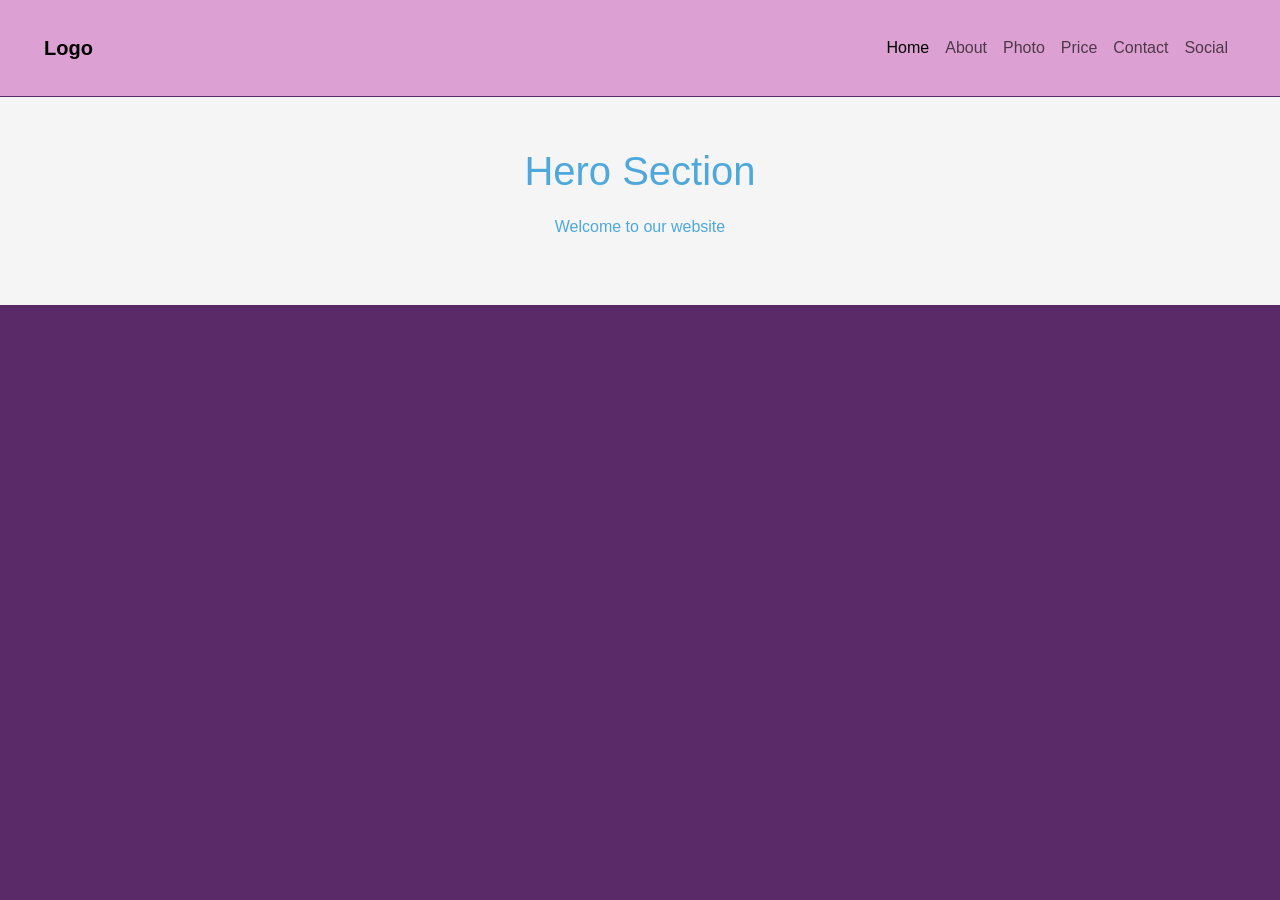
==== index.html @ 50b07d74 "update" ====
<!DOCTYPE html>
<html lang="en">

<head>
	<meta charset="UTF-8">
	<meta name="viewport" content="width=device-width, initial-scale=1.0">
	<title>Horizontal Scrolling Website</title>
	<link href="https://cdn.jsdelivr.net/npm/bootstrap@5.0.2/dist/css/bootstrap.min.css" rel="stylesheet"
		integrity="sha384-EVSTQN3/azprG1Anm3QDgpJLIm9Nao0Yz1ztcQTwFspd3yD65VohhpuuCOmLASjC" crossorigin="anonymous">
	<link rel="stylesheet" href="style.css">
</head>

<body>
	<div class="scroll-container">
		<div class="page" id="home">
			<header>
				<div class="top-bar">
					<div class="container-fluid">
						<nav class="navbar navbar-expand-lg navbar-light">
								<div class="container-fluid">
										<a class="navbar-brand logo" href="#">Logo</a>
										<button class="navbar-toggler" type="button" data-bs-toggle="collapse"
												data-bs-target="#navbarSupportedContent" aria-controls="navbarSupportedContent" aria-expanded="false"
												aria-label="Toggle navigation">
												<span class="navbar-toggler-icon"></span>
										</button>
										<div class="collapse navbar-collapse" id="navbarSupportedContent">
												<ul class="navbar-nav ms-auto mb-2 mb-lg-0">
														<li class="nav-item">
																<a class="nav-link active" aria-current="page" href="#home">Home</a>
														</li>
														<li class="nav-item">
																<a class="nav-link" href="#about">About</a>
														</li>
														<li class="nav-item">
																<a class="nav-link" href="#photo">Photo</a>
														</li>
														<li class="nav-item">
																<a class="nav-link" href="#price">Price</a>
														</li>
														<li class="nav-item">
																<a class="nav-link" href="#contact">Contact</a>
														</li>
														<li class="nav-item">
																<a class="nav-link" href="#social">Social</a>
														</li>
												</ul>
										</div>
								</div>
						</nav>
				</div>
				
				</div>
			</header>
			<section class="hero">
				<h1>Hero Section</h1>
				<p>Welcome to our website</p>
			</section>
		</div>

		<div class="page" id="about">
			<header>
				<div class="top-bar">
					<div class="container-fluid">
						<nav class="navbar navbar-expand-lg navbar-light ">
							<div class="container-fluid">
								<a class="navbar-brand logo" href="#">Logo</a>
								<button class="navbar-toggler" type="button" data-bs-toggle="collapse"
									data-bs-target="#navbarSupportedContent" aria-controls="navbarSupportedContent" aria-expanded="false"
									aria-label="Toggle navigation">
									<span class="navbar-toggler-icon"></span>
								</button>
								<div class="collapse navbar-collapse" id="navbarSupportedContent">
									<ul class="navbar-nav ms-auto mb-2 mb-lg-0">
										<li class="nav-item">
											<a class="nav-link active " aria-current="page" href="#home">Home</a>
										</li>
										<li class="nav-item">
											<a class="nav-link " href="#about">About</a>
										</li>
										<li class="nav-item">
											<a class="nav-link " href="#photo">Photo</a>
										</li>
										<li class="nav-item">
											<a class="nav-link " href="#price">Price</a>
										</li>
										<li class="nav-item">
											<a class="nav-link " href="#contact">Contact</a>
										</li>
										<li class="nav-item">
											<a class="nav-link " href="#social">Social</a>
										</li>
									</ul>
								</div>
							</div>
						</nav>
					</div>
				</div>
			</header>
			<section class="about">
				<h2>UI/UX Design</h2>
				<p>UI/UX design is all about creating an intuitive and visually appealing user experience.</p>
			</section>
		</div>

		<div class="page" id="photo">
			<header>
				<div class="top-bar">
					<div class="container-fluid">
						<nav class="navbar navbar-expand-lg navbar-light ">
							<div class="container-fluid">
								<a class="navbar-brand logo" href="#">Logo</a>
								<button class="navbar-toggler" type="button" data-bs-toggle="collapse"
									data-bs-target="#navbarSupportedContent" aria-controls="navbarSupportedContent" aria-expanded="false"
									aria-label="Toggle navigation">
									<span class="navbar-toggler-icon"></span>
								</button>
								<div class="collapse navbar-collapse" id="navbarSupportedContent">
									<ul class="navbar-nav ms-auto mb-2 mb-lg-0">
										<li class="nav-item">
											<a class="nav-link active " aria-current="page" href="#home">Home</a>
										</li>
										<li class="nav-item">
											<a class="nav-link " href="#about">About</a>
										</li>
										<li class="nav-item">
											<a class="nav-link " href="#photo">Photo</a>
										</li>
										<li class="nav-item">
											<a class="nav-link " href="#price">Price</a>
										</li>
										<li class="nav-item">
											<a class="nav-link " href="#contact">Contact</a>
										</li>
										<li class="nav-item">
											<a class="nav-link " href="#social">Social</a>
										</li>
									</ul>
								</div>
							</div>
						</nav>
					</div>
				</div>
			</header>
			<section class="photos">
				<h2>UI Designs</h2>
				<img src="https://via.placeholder.com/600x400" alt="UI Design 1">
				<img src="https://via.placeholder.com/600x400" alt="UI Design 2">
				<img src="https://via.placeholder.com/600x400" alt="UI Design 3">
			</section>
		</div>

		<div class="page" id="price">
			<header>
				<div class="top-bar">
					<div class="container-fluid">
						<nav class="navbar navbar-expand-lg navbar-light ">
							<div class="container-fluid">
								<a class="navbar-brand logo" href="#">Logo</a>
								<button class="navbar-toggler" type="button" data-bs-toggle="collapse"
									data-bs-target="#navbarSupportedContent" aria-controls="navbarSupportedContent" aria-expanded="false"
									aria-label="Toggle navigation">
									<span class="navbar-toggler-icon"></span>
								</button>
								<div class="collapse navbar-collapse" id="navbarSupportedContent">
									<ul class="navbar-nav ms-auto mb-2 mb-lg-0">
										<li class="nav-item">
											<a class="nav-link active " aria-current="page" href="#home">Home</a>
										</li>
										<li class="nav-item">
											<a class="nav-link " href="#about">About</a>
										</li>
										<li class="nav-item">
											<a class="nav-link " href="#photo">Photo</a>
										</li>
										<li class="nav-item">
											<a class="nav-link " href="#price">Price</a>
										</li>
										<li class="nav-item">
											<a class="nav-link " href="#contact">Contact</a>
										</li>
										<li class="nav-item">
											<a class="nav-link " href="#social">Social</a>
										</li>
									</ul>
								</div>
							</div>
						</nav>
					</div>
				</div>
			</header>
			<section class="pricing">
				<h2>Pricing</h2>
				<p>Basic Plan: $100/month</p>
				<p>Advanced Plan: $200/month</p>
			</section>
		</div>

		<div class="page" id="contact">
			<header>
				<div class="top-bar">
					<div class="container-fluid">
						<nav class="navbar navbar-expand-lg navbar-light ">
							<div class="container-fluid">
								<a class="navbar-brand logo" href="#">Logo</a>
								<button class="navbar-toggler" type="button" data-bs-toggle="collapse"
									data-bs-target="#navbarSupportedContent" aria-controls="navbarSupportedContent" aria-expanded="false"
									aria-label="Toggle navigation">
									<span class="navbar-toggler-icon"></span>
								</button>
								<div class="collapse navbar-collapse" id="navbarSupportedContent">
									<ul class="navbar-nav ms-auto mb-2 mb-lg-0">
										<li class="nav-item">
											<a class="nav-link active " aria-current="page" href="#home">Home</a>
										</li>
										<li class="nav-item">
											<a class="nav-link " href="#about">About</a>
										</li>
										<li class="nav-item">
											<a class="nav-link " href="#photo">Photo</a>
										</li>
										<li class="nav-item">
											<a class="nav-link " href="#price">Price</a>
										</li>
										<li class="nav-item">
											<a class="nav-link " href="#contact">Contact</a>
										</li>
										<li class="nav-item">
											<a class="nav-link " href="#social">Social</a>
										</li>
									</ul>
								</div>
							</div>
						</nav>
					</div>
				</div>
			</header>
			<section class="contact">
				<h2>Contact Us</h2>
				<p>Email: contact@example.com</p>
				<p>Phone: +123456789</p>
			</section>
		</div>

		<div class="page" id="social">
			<header>
				<div class="top-bar">
					<div class="container-fluid">
						<nav class="navbar navbar-expand-lg navbar-light ">
							<div class="container-fluid">
								<a class="navbar-brand logo" href="#">Logo</a>
								<button class="navbar-toggler" type="button" data-bs-toggle="collapse"
									data-bs-target="#navbarSupportedContent" aria-controls="navbarSupportedContent" aria-expanded="false"
									aria-label="Toggle navigation">
									<span class="navbar-toggler-icon"></span>
								</button>
								<div class="collapse navbar-collapse" id="navbarSupportedContent">
									<ul class="navbar-nav ms-auto mb-2 mb-lg-0">
										<li class="nav-item">
											<a class="nav-link active " aria-current="page" href="#home">Home</a>
										</li>
										<li class="nav-item">
											<a class="nav-link " href="#about">About</a>
										</li>
										<li class="nav-item">
											<a class="nav-link " href="#photo">Photo</a>
										</li>
										<li class="nav-item">
											<a class="nav-link " href="#price">Price</a>
										</li>
										<li class="nav-item">
											<a class="nav-link " href="#contact">Contact</a>
										</li>
										<li class="nav-item">
											<a class="nav-link " href="#social">Social</a>
										</li>
									</ul>
								</div>
							</div>
						</nav>
					</div>
				</div>
			</header>
			<section class="social">
				<h2>Follow Us</h2>
				<p>Twitter: @example</p>
				<p>Facebook: example</p>
			</section>
		</div>
	</div>
	<script src="https://cdn.jsdelivr.net/npm/@popperjs/core@2.9.2/dist/umd/popper.min.js"
		integrity="sha384-IQsoLXl5PILFhosVNubq5LC7Qb9DXgDA9i+tQ8Zj3iwWAwPtgFTxbJ8NT4GN1R8p"
		crossorigin="anonymous"></script>
	<script src="https://cdn.jsdelivr.net/npm/bootstrap@5.0.2/dist/js/bootstrap.min.js"
		integrity="sha384-cVKIPhGWiC2Al4u+LWgxfKTRIcfu0JTxR+EQDz/bgldoEyl4H0zUF0QKbrJ0EcQF"
		crossorigin="anonymous"></script>
	<script src="script.js"></script>
</body>

</html>
---- style.css ----
* {
    margin: 0;
    padding: 0;
    box-sizing: border-box;
}
/* color code 
#232844
#4B4A6C
#5A75B1
#4EA8DC
#DDA0D2
#91408E
#592A67



*/
body, html {
    height: 100%;
    overflow: hidden;
    font-family: Arial, sans-serif;
    color:#4eA8DC;
}

.scroll-container {
    display: flex;
    flex-direction: row;
    height: 100vh;
    overflow-x: auto;
    scroll-snap-type: x mandatory;
    scroll-behavior: smooth;
}

.page {
    min-width: 100%;
    height: 100%;
    /* display: flex;
    flex-direction: column;
    justify-content: center;
    align-items: center; */
    scroll-snap-align: start;
    background-color: #592A67;
}

header {
    display: flex;
    justify-content: space-between;
    width: 100%;
    padding: 20px;
    background-color: #DDA0D2;
    color:#4eA8DC;
    border-bottom: 1px solid #592A67;
}
.nav, .hero{
    background-color: #DDA0D2;
    color:#4eA8DC; 
}
.nav-link:hover{
    color:#91408E !important; 
    border-radius: 4px;
    border-bottom: 2px solid #5A75B1;

}
.nav-link::before{
    content: ' ';
    width: 100%;
    height: 2px;
    color: #4eA8DC;
    z-index: 4;
}

.top-bar {
    flex: 1;
    text-align: center;
}

.logo {
    font-weight: bold;
}

.hero {
    text-align: center;
    background-color: #f5f5f5;
    padding: 50px;
}

.about, .photos, .pricing, .contact, .social {
    text-align: center;
    padding: 50px;
}

.photos img {
    width: 100%;
    height: auto;
    margin: 10px;
}

.photos {
    display: flex;
    justify-content: center;
    gap: 20px;
}

.pricing, .contact, .social {
    background-color: #f0f0f0;
}

h1, h2 {
    margin-bottom: 20px;
}
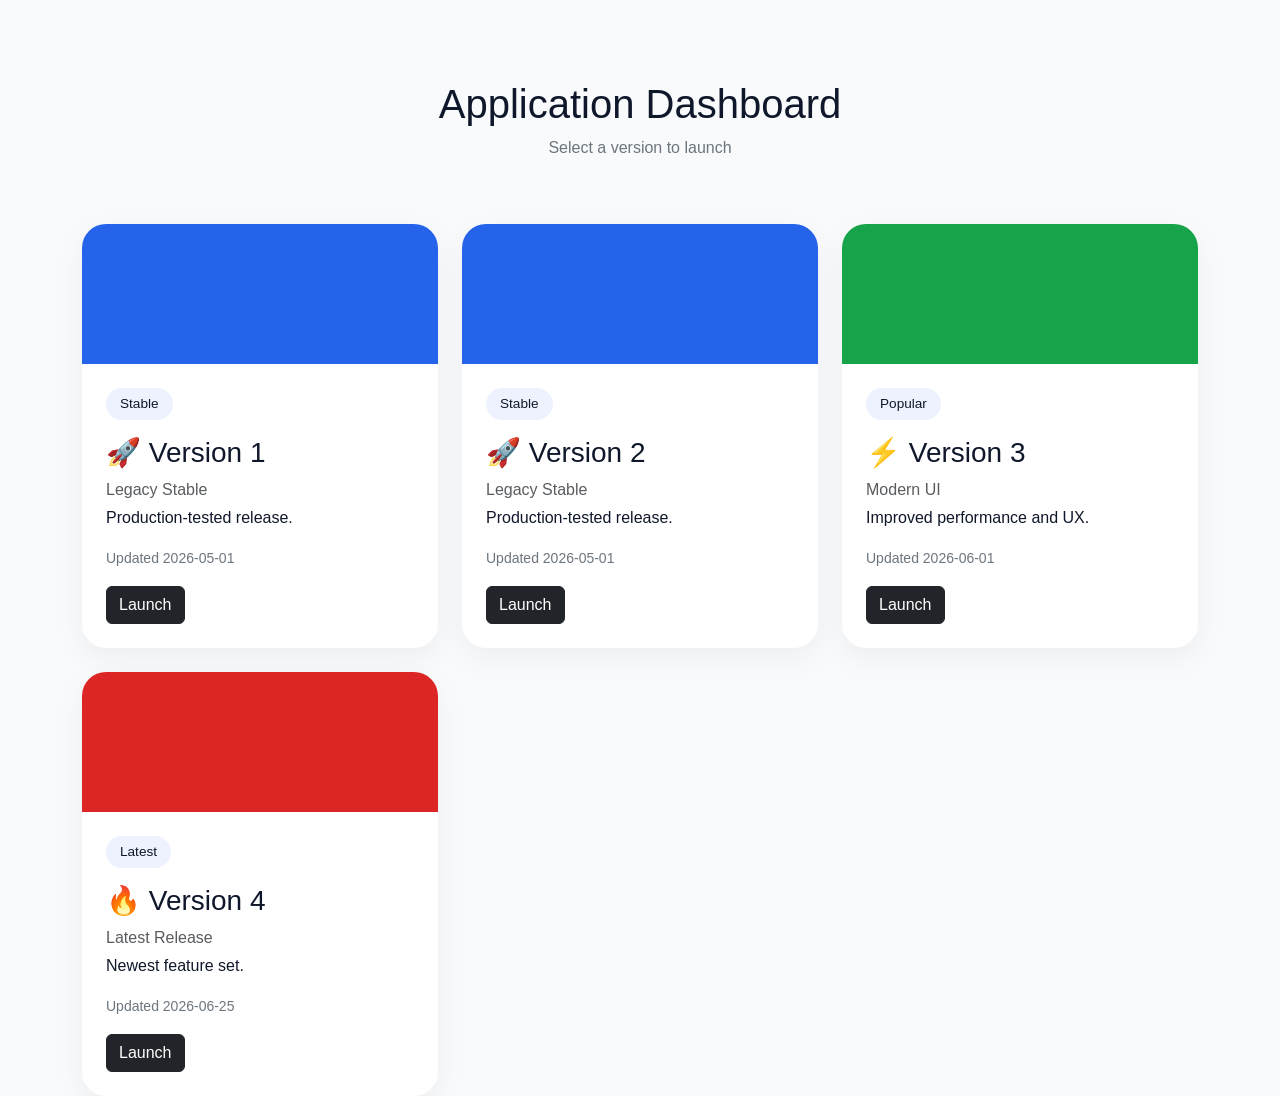
==== commit f226062f: "arrange and update new version" ====
--- a/index.html
+++ b/index.html
@@ -1,300 +1,146 @@
 <!DOCTYPE html>
 <html lang="en">
+<head>
+<meta charset="UTF-8">
+<meta name="viewport" content="width=device-width,initial-scale=1">
 
-<head>
-	<meta charset="UTF-8">
-	<meta name="viewport" content="width=device-width, initial-scale=1.0">
-	<title>Horizontal Scrolling Website</title>
-	<link href="https://cdn.jsdelivr.net/npm/bootstrap@5.0.2/dist/css/bootstrap.min.css" rel="stylesheet"
-		integrity="sha384-EVSTQN3/azprG1Anm3QDgpJLIm9Nao0Yz1ztcQTwFspd3yD65VohhpuuCOmLASjC" crossorigin="anonymous">
-	<link rel="stylesheet" href="style.css">
+<title>Version Dashboard</title>
+
+<link href="https://cdn.jsdelivr.net/npm/bootstrap@5.3.3/dist/css/bootstrap.min.css" rel="stylesheet">
+
+<style>
+
+:root{
+ --bg:#f8fafc;
+ --card:#ffffff;
+ --text:#0f172a;
+ --muted:#64748b;
+}
+
+body{
+ background:var(--bg);
+ color:var(--text);
+ font-family:Inter,sans-serif;
+}
+
+.hero{
+ padding:5rem 0 3rem;
+ text-align:center;
+}
+
+.cards{
+ display:grid;
+ grid-template-columns:
+ repeat(auto-fit,minmax(340px,1fr));
+ gap:24px;
+}
+
+.app-card{
+ background:var(--card);
+ border-radius:24px;
+ overflow:hidden;
+ box-shadow:0 10px 30px rgba(0,0,0,.05);
+ transition:.3s;
+}
+
+.app-card:hover{
+ transform:translateY(-6px);
+}
+
+.banner{
+ height:140px;
+}
+
+.content{
+ padding:24px;
+}
+
+.status{
+ display:inline-block;
+ padding:6px 14px;
+ border-radius:999px;
+ background:#eef2ff;
+ font-size:.85rem;
+}
+
+</style>
 </head>
+<body>
 
-<body>
-	<div class="scroll-container">
-		<div class="page" id="home">
-			<header>
-				<div class="top-bar">
-					<div class="container-fluid">
-						<nav class="navbar navbar-expand-lg navbar-light">
-								<div class="container-fluid">
-										<a class="navbar-brand logo" href="#">Logo</a>
-										<button class="navbar-toggler" type="button" data-bs-toggle="collapse"
-												data-bs-target="#navbarSupportedContent" aria-controls="navbarSupportedContent" aria-expanded="false"
-												aria-label="Toggle navigation">
-												<span class="navbar-toggler-icon"></span>
-										</button>
-										<div class="collapse navbar-collapse" id="navbarSupportedContent">
-												<ul class="navbar-nav ms-auto mb-2 mb-lg-0">
-														<li class="nav-item">
-																<a class="nav-link active" aria-current="page" href="#home">Home</a>
-														</li>
-														<li class="nav-item">
-																<a class="nav-link" href="#about">About</a>
-														</li>
-														<li class="nav-item">
-																<a class="nav-link" href="#photo">Photo</a>
-														</li>
-														<li class="nav-item">
-																<a class="nav-link" href="#price">Price</a>
-														</li>
-														<li class="nav-item">
-																<a class="nav-link" href="#contact">Contact</a>
-														</li>
-														<li class="nav-item">
-																<a class="nav-link" href="#social">Social</a>
-														</li>
-												</ul>
-										</div>
-								</div>
-						</nav>
-				</div>
-				
-				</div>
-			</header>
-			<section class="hero">
-				<h1>Hero Section</h1>
-				<p>Welcome to our website</p>
-			</section>
-		</div>
+<div class="container">
 
-		<div class="page" id="about">
-			<header>
-				<div class="top-bar">
-					<div class="container-fluid">
-						<nav class="navbar navbar-expand-lg navbar-light ">
-							<div class="container-fluid">
-								<a class="navbar-brand logo" href="#">Logo</a>
-								<button class="navbar-toggler" type="button" data-bs-toggle="collapse"
-									data-bs-target="#navbarSupportedContent" aria-controls="navbarSupportedContent" aria-expanded="false"
-									aria-label="Toggle navigation">
-									<span class="navbar-toggler-icon"></span>
-								</button>
-								<div class="collapse navbar-collapse" id="navbarSupportedContent">
-									<ul class="navbar-nav ms-auto mb-2 mb-lg-0">
-										<li class="nav-item">
-											<a class="nav-link active " aria-current="page" href="#home">Home</a>
-										</li>
-										<li class="nav-item">
-											<a class="nav-link " href="#about">About</a>
-										</li>
-										<li class="nav-item">
-											<a class="nav-link " href="#photo">Photo</a>
-										</li>
-										<li class="nav-item">
-											<a class="nav-link " href="#price">Price</a>
-										</li>
-										<li class="nav-item">
-											<a class="nav-link " href="#contact">Contact</a>
-										</li>
-										<li class="nav-item">
-											<a class="nav-link " href="#social">Social</a>
-										</li>
-									</ul>
-								</div>
-							</div>
-						</nav>
-					</div>
-				</div>
-			</header>
-			<section class="about">
-				<h2>UI/UX Design</h2>
-				<p>UI/UX design is all about creating an intuitive and visually appealing user experience.</p>
-			</section>
-		</div>
+    <section class="hero">
+        <h1>Application Dashboard</h1>
+        <p class="text-secondary">
+            Select a version to launch
+        </p>
+    </section>
 
-		<div class="page" id="photo">
-			<header>
-				<div class="top-bar">
-					<div class="container-fluid">
-						<nav class="navbar navbar-expand-lg navbar-light ">
-							<div class="container-fluid">
-								<a class="navbar-brand logo" href="#">Logo</a>
-								<button class="navbar-toggler" type="button" data-bs-toggle="collapse"
-									data-bs-target="#navbarSupportedContent" aria-controls="navbarSupportedContent" aria-expanded="false"
-									aria-label="Toggle navigation">
-									<span class="navbar-toggler-icon"></span>
-								</button>
-								<div class="collapse navbar-collapse" id="navbarSupportedContent">
-									<ul class="navbar-nav ms-auto mb-2 mb-lg-0">
-										<li class="nav-item">
-											<a class="nav-link active " aria-current="page" href="#home">Home</a>
-										</li>
-										<li class="nav-item">
-											<a class="nav-link " href="#about">About</a>
-										</li>
-										<li class="nav-item">
-											<a class="nav-link " href="#photo">Photo</a>
-										</li>
-										<li class="nav-item">
-											<a class="nav-link " href="#price">Price</a>
-										</li>
-										<li class="nav-item">
-											<a class="nav-link " href="#contact">Contact</a>
-										</li>
-										<li class="nav-item">
-											<a class="nav-link " href="#social">Social</a>
-										</li>
-									</ul>
-								</div>
-							</div>
-						</nav>
-					</div>
-				</div>
-			</header>
-			<section class="photos">
-				<h2>UI Designs</h2>
-				<img src="https://via.placeholder.com/600x400" alt="UI Design 1">
-				<img src="https://via.placeholder.com/600x400" alt="UI Design 2">
-				<img src="https://via.placeholder.com/600x400" alt="UI Design 3">
-			</section>
-		</div>
+    <div id="appContainer" class="cards"></div>
 
-		<div class="page" id="price">
-			<header>
-				<div class="top-bar">
-					<div class="container-fluid">
-						<nav class="navbar navbar-expand-lg navbar-light ">
-							<div class="container-fluid">
-								<a class="navbar-brand logo" href="#">Logo</a>
-								<button class="navbar-toggler" type="button" data-bs-toggle="collapse"
-									data-bs-target="#navbarSupportedContent" aria-controls="navbarSupportedContent" aria-expanded="false"
-									aria-label="Toggle navigation">
-									<span class="navbar-toggler-icon"></span>
-								</button>
-								<div class="collapse navbar-collapse" id="navbarSupportedContent">
-									<ul class="navbar-nav ms-auto mb-2 mb-lg-0">
-										<li class="nav-item">
-											<a class="nav-link active " aria-current="page" href="#home">Home</a>
-										</li>
-										<li class="nav-item">
-											<a class="nav-link " href="#about">About</a>
-										</li>
-										<li class="nav-item">
-											<a class="nav-link " href="#photo">Photo</a>
-										</li>
-										<li class="nav-item">
-											<a class="nav-link " href="#price">Price</a>
-										</li>
-										<li class="nav-item">
-											<a class="nav-link " href="#contact">Contact</a>
-										</li>
-										<li class="nav-item">
-											<a class="nav-link " href="#social">Social</a>
-										</li>
-									</ul>
-								</div>
-							</div>
-						</nav>
-					</div>
-				</div>
-			</header>
-			<section class="pricing">
-				<h2>Pricing</h2>
-				<p>Basic Plan: $100/month</p>
-				<p>Advanced Plan: $200/month</p>
-			</section>
-		</div>
+</div>
 
-		<div class="page" id="contact">
-			<header>
-				<div class="top-bar">
-					<div class="container-fluid">
-						<nav class="navbar navbar-expand-lg navbar-light ">
-							<div class="container-fluid">
-								<a class="navbar-brand logo" href="#">Logo</a>
-								<button class="navbar-toggler" type="button" data-bs-toggle="collapse"
-									data-bs-target="#navbarSupportedContent" aria-controls="navbarSupportedContent" aria-expanded="false"
-									aria-label="Toggle navigation">
-									<span class="navbar-toggler-icon"></span>
-								</button>
-								<div class="collapse navbar-collapse" id="navbarSupportedContent">
-									<ul class="navbar-nav ms-auto mb-2 mb-lg-0">
-										<li class="nav-item">
-											<a class="nav-link active " aria-current="page" href="#home">Home</a>
-										</li>
-										<li class="nav-item">
-											<a class="nav-link " href="#about">About</a>
-										</li>
-										<li class="nav-item">
-											<a class="nav-link " href="#photo">Photo</a>
-										</li>
-										<li class="nav-item">
-											<a class="nav-link " href="#price">Price</a>
-										</li>
-										<li class="nav-item">
-											<a class="nav-link " href="#contact">Contact</a>
-										</li>
-										<li class="nav-item">
-											<a class="nav-link " href="#social">Social</a>
-										</li>
-									</ul>
-								</div>
-							</div>
-						</nav>
-					</div>
-				</div>
-			</header>
-			<section class="contact">
-				<h2>Contact Us</h2>
-				<p>Email: contact@example.com</p>
-				<p>Phone: +123456789</p>
-			</section>
-		</div>
+<script>
 
-		<div class="page" id="social">
-			<header>
-				<div class="top-bar">
-					<div class="container-fluid">
-						<nav class="navbar navbar-expand-lg navbar-light ">
-							<div class="container-fluid">
-								<a class="navbar-brand logo" href="#">Logo</a>
-								<button class="navbar-toggler" type="button" data-bs-toggle="collapse"
-									data-bs-target="#navbarSupportedContent" aria-controls="navbarSupportedContent" aria-expanded="false"
-									aria-label="Toggle navigation">
-									<span class="navbar-toggler-icon"></span>
-								</button>
-								<div class="collapse navbar-collapse" id="navbarSupportedContent">
-									<ul class="navbar-nav ms-auto mb-2 mb-lg-0">
-										<li class="nav-item">
-											<a class="nav-link active " aria-current="page" href="#home">Home</a>
-										</li>
-										<li class="nav-item">
-											<a class="nav-link " href="#about">About</a>
-										</li>
-										<li class="nav-item">
-											<a class="nav-link " href="#photo">Photo</a>
-										</li>
-										<li class="nav-item">
-											<a class="nav-link " href="#price">Price</a>
-										</li>
-										<li class="nav-item">
-											<a class="nav-link " href="#contact">Contact</a>
-										</li>
-										<li class="nav-item">
-											<a class="nav-link " href="#social">Social</a>
-										</li>
-									</ul>
-								</div>
-							</div>
-						</nav>
-					</div>
-				</div>
-			</header>
-			<section class="social">
-				<h2>Follow Us</h2>
-				<p>Twitter: @example</p>
-				<p>Facebook: example</p>
-			</section>
-		</div>
-	</div>
-	<script src="https://cdn.jsdelivr.net/npm/@popperjs/core@2.9.2/dist/umd/popper.min.js"
-		integrity="sha384-IQsoLXl5PILFhosVNubq5LC7Qb9DXgDA9i+tQ8Zj3iwWAwPtgFTxbJ8NT4GN1R8p"
-		crossorigin="anonymous"></script>
-	<script src="https://cdn.jsdelivr.net/npm/bootstrap@5.0.2/dist/js/bootstrap.min.js"
-		integrity="sha384-cVKIPhGWiC2Al4u+LWgxfKTRIcfu0JTxR+EQDz/bgldoEyl4H0zUF0QKbrJ0EcQF"
-		crossorigin="anonymous"></script>
-	<script src="script.js"></script>
+fetch('./database/apps.json')
+.then(r => r.json())
+.then(apps => {
+
+    const container =
+        document.getElementById('appContainer');
+
+    apps.forEach(app => {
+
+        container.insertAdjacentHTML(
+            'beforeend',
+
+`
+<div class="app-card">
+
+    <div class="banner"
+         style="background:${app.color}">
+    </div>
+
+    <div class="content">
+
+        <div class="status">
+            ${app.status}
+        </div>
+
+        <h3 class="mt-3">
+            ${app.icon} ${app.title}
+        </h3>
+
+        <p class="text-muted mb-1">
+            ${app.subtitle}
+        </p>
+
+        <p>
+            ${app.description}
+        </p>
+
+        <small class="text-secondary">
+            Updated ${app.updated}
+        </small>
+
+        <div class="mt-3">
+            <a href="${app.path}"
+               class="btn btn-dark">
+               Launch
+            </a>
+        </div>
+
+    </div>
+
+</div>
+`
+        );
+
+    });
+
+});
+
+</script>
+
 </body>
-
 </html>
